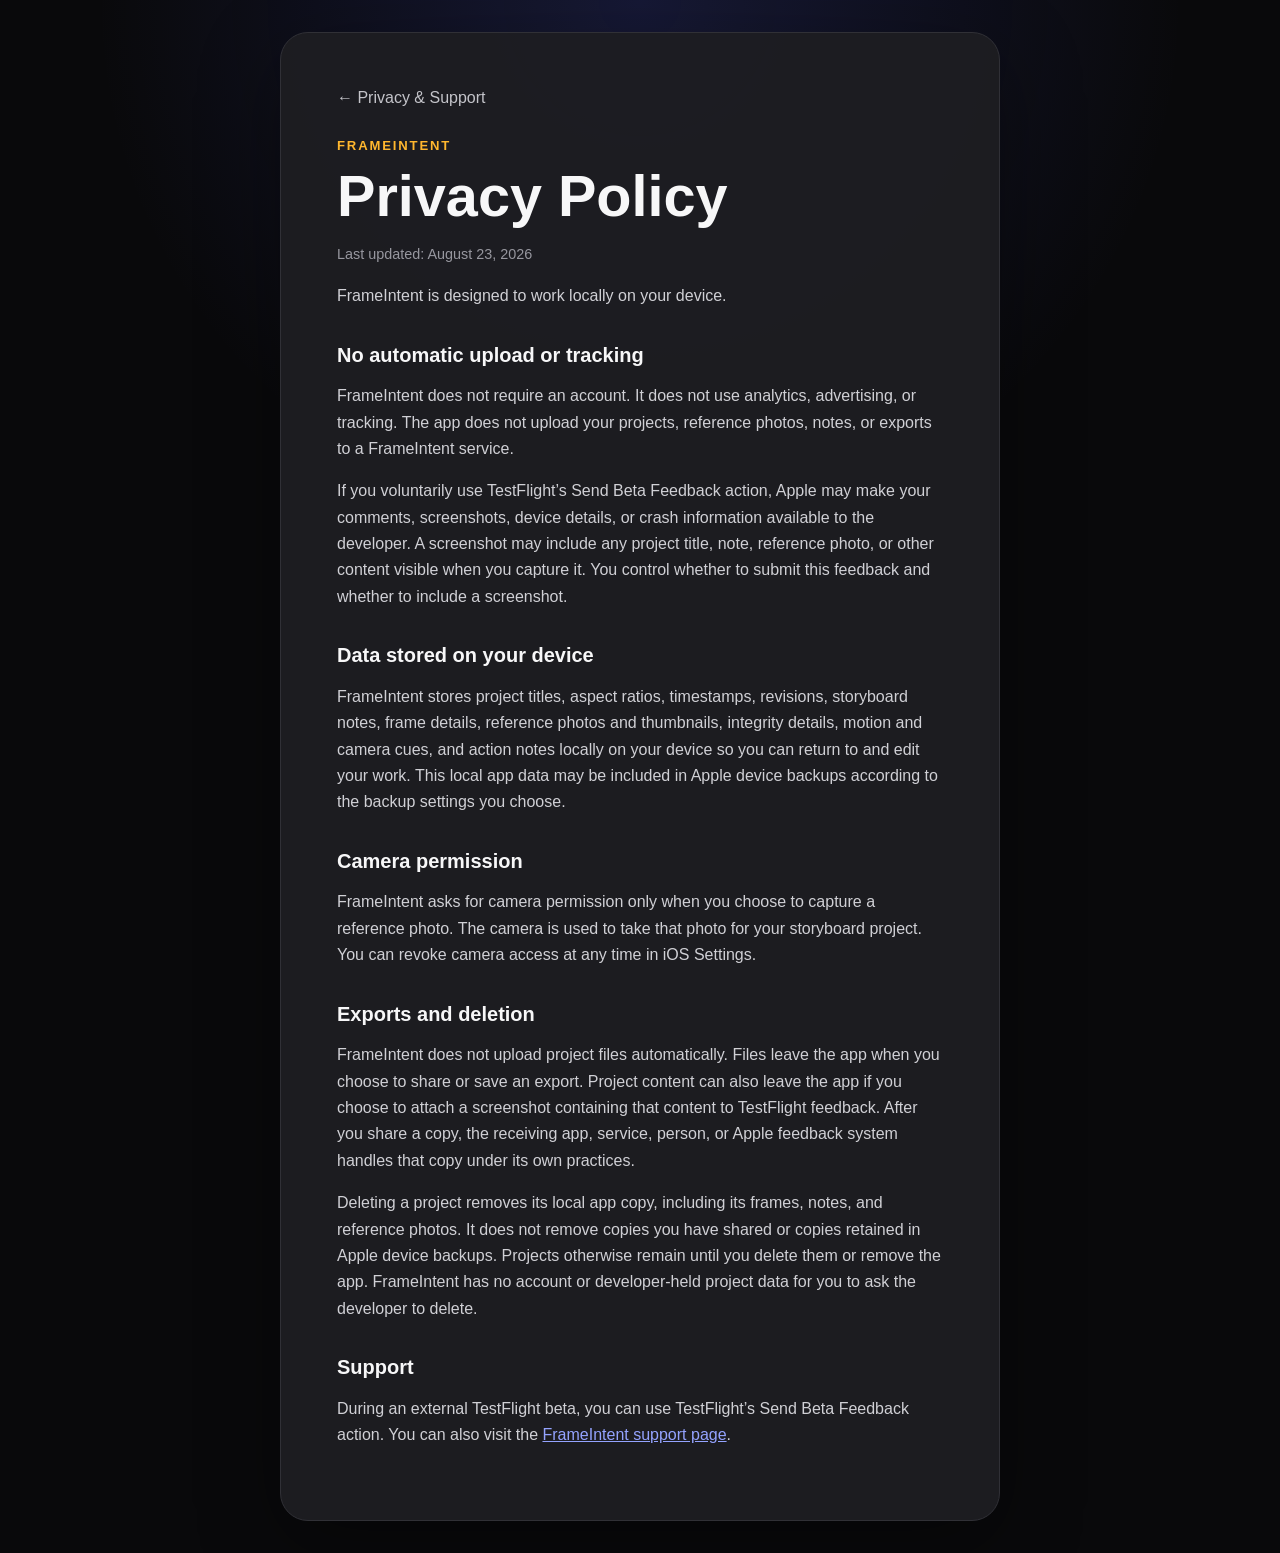
==== privacy.html @ e20399fe "docs: publish FrameIntent privacy and support pages" ====
<!DOCTYPE html>
<html lang="en">
<head>
  <meta charset="utf-8">
  <meta name="viewport" content="width=device-width, initial-scale=1">
  <meta name="description" content="FrameIntent privacy policy.">
  <title>FrameIntent Privacy Policy</title>
  <link rel="stylesheet" href="styles.css">
</head>
<body>
  <main class="card policy">
    <a class="back" href="index.html">← Privacy &amp; Support</a>
    <p class="eyebrow">FrameIntent</p>
    <h1>Privacy Policy</h1>
    <p class="updated">Last updated: August 23, 2026</p>

    <p>FrameIntent is designed to work locally on your device.</p>

    <h2>No automatic upload or tracking</h2>
    <p>
      FrameIntent does not require an account. It does not use analytics,
      advertising, or tracking. The app does not upload your projects,
      reference photos, notes, or exports to a FrameIntent service.
    </p>
    <p>
      If you voluntarily use TestFlight’s Send Beta Feedback action, Apple may
      make your comments, screenshots, device details, or crash information
      available to the developer. A screenshot may include any project title,
      note, reference photo, or other content visible when you capture it. You
      control whether to submit this feedback and whether to include a screenshot.
    </p>

    <h2>Data stored on your device</h2>
    <p>
      FrameIntent stores project titles, aspect ratios, timestamps, revisions,
      storyboard notes, frame details, reference photos and thumbnails,
      integrity details, motion and camera cues, and action notes locally on
      your device so you can return to and edit your work. This local app data
      may be included in Apple device backups according to the backup settings
      you choose.
    </p>

    <h2>Camera permission</h2>
    <p>
      FrameIntent asks for camera permission only when you choose to capture a
      reference photo. The camera is used to take that photo for your storyboard
      project. You can revoke camera access at any time in iOS Settings.
    </p>

    <h2>Exports and deletion</h2>
    <p>
      FrameIntent does not upload project files automatically. Files leave the
      app when you choose to share or save an export. Project content can also
      leave the app if you choose to attach a screenshot containing that content
      to TestFlight feedback. After you share a copy, the receiving app, service,
      person, or Apple feedback system handles that copy under its own practices.
    </p>
    <p>
      Deleting a project removes its local app copy, including its frames, notes,
      and reference photos. It does not remove copies you have shared or copies
      retained in Apple device backups. Projects otherwise remain until you
      delete them or remove the app. FrameIntent has no account or developer-held
      project data for you to ask the developer to delete.
    </p>

    <h2>Support</h2>
    <p>
      During an external TestFlight beta, you can use TestFlight’s Send Beta
      Feedback action. You can also visit the
      <a href="support.html">FrameIntent support page</a>.
    </p>
  </main>
</body>
</html>
---- styles.css ----
:root {
  color-scheme: dark;
  font-family: -apple-system, BlinkMacSystemFont, "Segoe UI", sans-serif;
  background: #09090b;
  color: #f7f7f8;
}

* {
  box-sizing: border-box;
}

body {
  min-height: 100vh;
  margin: 0;
  padding: 32px 18px;
  display: grid;
  place-items: start center;
  background:
    radial-gradient(circle at top, rgba(82, 95, 246, 0.18), transparent 34rem),
    #09090b;
}

.card {
  width: min(720px, 100%);
  margin-top: clamp(24px, 8vh, 96px);
  padding: clamp(28px, 6vw, 56px);
  border: 1px solid #303036;
  border-radius: 28px;
  background: rgba(29, 29, 33, 0.94);
  box-shadow: 0 24px 80px rgba(0, 0, 0, 0.35);
}

.policy {
  margin-top: 0;
}

.eyebrow {
  margin: 0 0 10px;
  color: #ffb72e;
  font-size: 0.82rem;
  font-weight: 750;
  letter-spacing: 0.14em;
  text-transform: uppercase;
}

h1 {
  margin: 0 0 18px;
  font-size: clamp(2rem, 7vw, 3.6rem);
  line-height: 1.02;
}

h2 {
  margin-top: 34px;
  font-size: 1.25rem;
}

p,
li {
  color: #d0d0d5;
  font-size: 1rem;
  line-height: 1.65;
}

.lede {
  max-width: 58ch;
  font-size: 1.12rem;
}

.updated {
  color: #97979f;
  font-size: 0.9rem;
}

nav {
  display: flex;
  flex-wrap: wrap;
  gap: 12px;
  margin-top: 30px;
}

a {
  color: #94a3ff;
}

.button {
  display: inline-block;
  padding: 13px 18px;
  border-radius: 999px;
  background: #ffb72e;
  color: #18130a;
  font-weight: 750;
  text-decoration: none;
}

.button.secondary {
  border: 1px solid #4a4a52;
  background: transparent;
  color: #f7f7f8;
}

.back {
  display: inline-block;
  margin-bottom: 28px;
  color: #c4c4ca;
  text-decoration: none;
}

.button:focus-visible,
a:focus-visible {
  outline: 3px solid #ffffff;
  outline-offset: 3px;
}

@media (max-width: 480px) {
  body {
    padding: 18px 12px;
  }

  .card {
    padding: 26px 20px;
    border-radius: 22px;
  }

  nav,
  .button {
    width: 100%;
    text-align: center;
  }
}
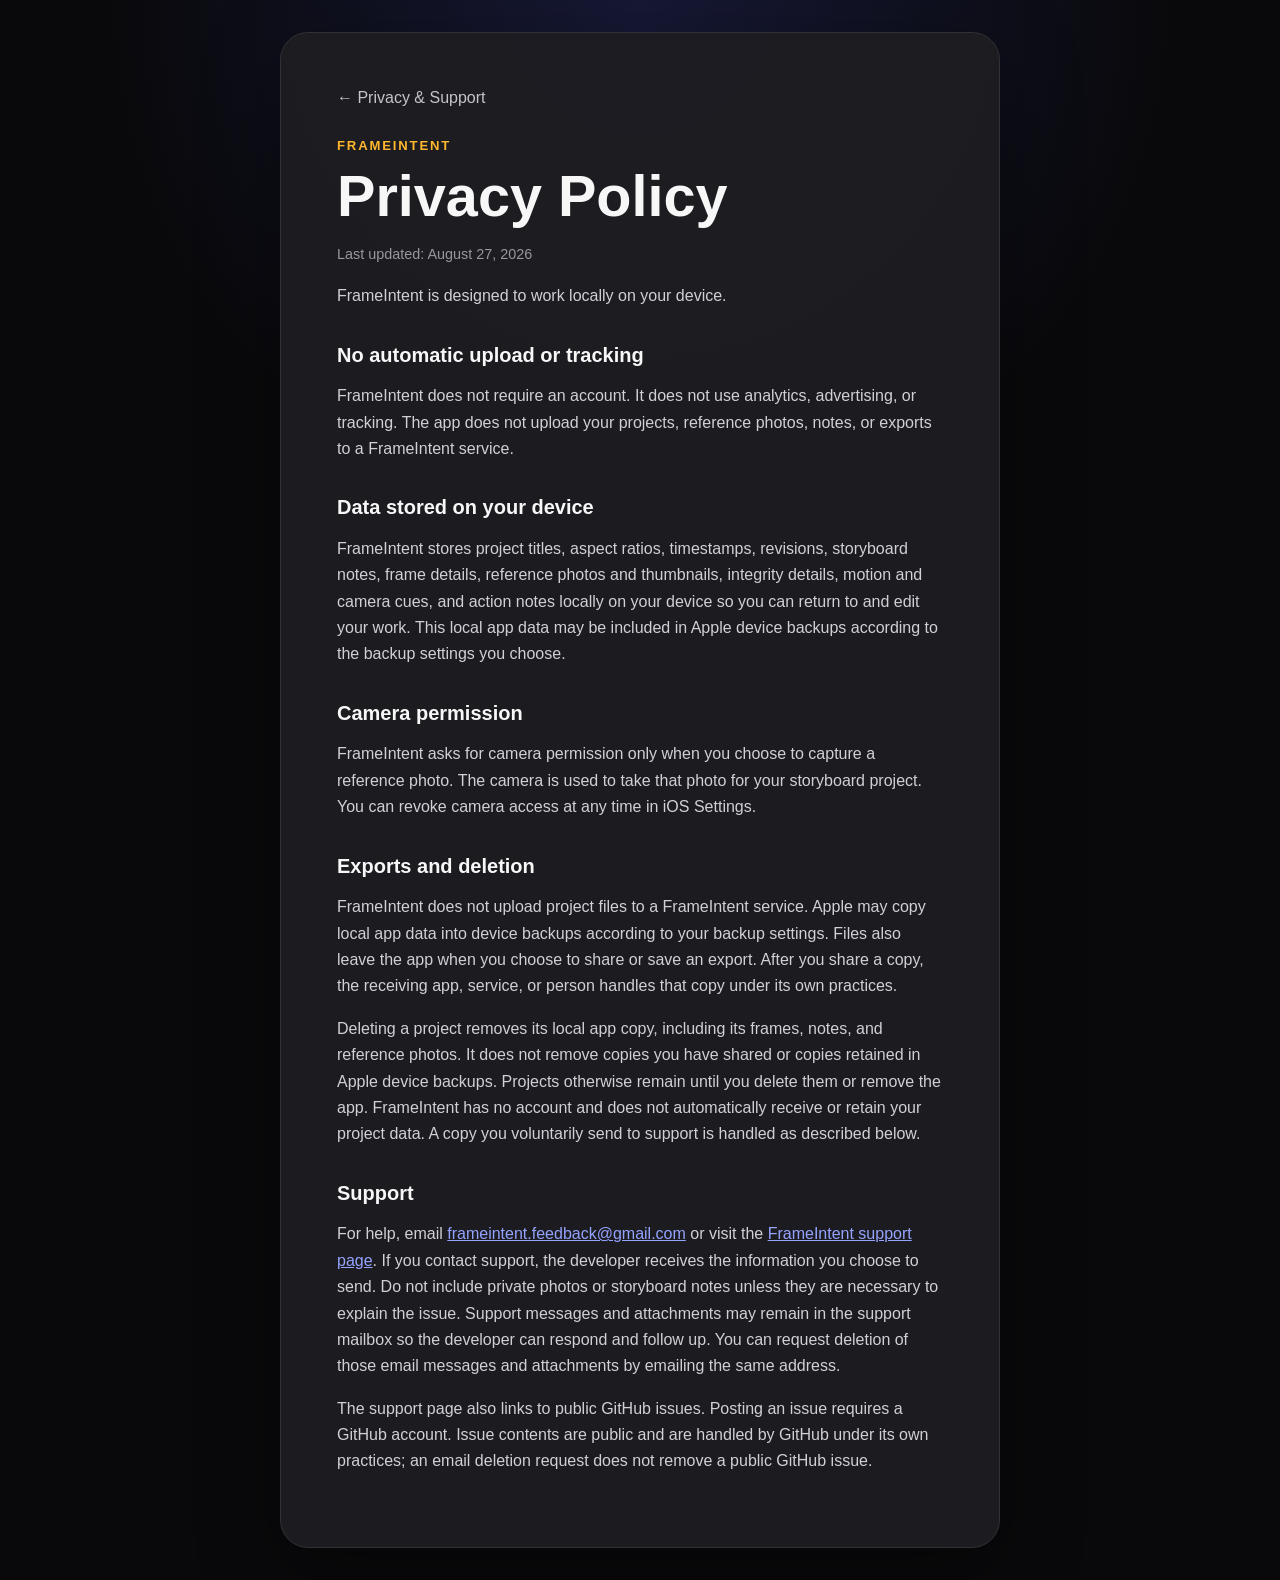
==== commit 1603a508: "Update support contact for App Store release" ====
--- a/privacy.html
+++ b/privacy.html
@@ -12,7 +12,7 @@
     <a class="back" href="index.html">← Privacy &amp; Support</a>
     <p class="eyebrow">FrameIntent</p>
     <h1>Privacy Policy</h1>
-    <p class="updated">Last updated: August 23, 2026</p>
+    <p class="updated">Last updated: August 27, 2026</p>
 
     <p>FrameIntent is designed to work locally on your device.</p>
 
@@ -22,14 +22,6 @@
       advertising, or tracking. The app does not upload your projects,
       reference photos, notes, or exports to a FrameIntent service.
     </p>
-    <p>
-      If you voluntarily use TestFlight’s Send Beta Feedback action, Apple may
-      make your comments, screenshots, device details, or crash information
-      available to the developer. A screenshot may include any project title,
-      note, reference photo, or other content visible when you capture it. You
-      control whether to submit this feedback and whether to include a screenshot.
-    </p>
-
     <h2>Data stored on your device</h2>
     <p>
       FrameIntent stores project titles, aspect ratios, timestamps, revisions,
@@ -49,25 +41,38 @@
 
     <h2>Exports and deletion</h2>
     <p>
-      FrameIntent does not upload project files automatically. Files leave the
-      app when you choose to share or save an export. Project content can also
-      leave the app if you choose to attach a screenshot containing that content
-      to TestFlight feedback. After you share a copy, the receiving app, service,
-      person, or Apple feedback system handles that copy under its own practices.
+      FrameIntent does not upload project files to a FrameIntent service. Apple
+      may copy local app data into device backups according to your backup
+      settings. Files also leave the app when you choose to share or save an
+      export. After you share a copy, the receiving app, service, or person handles
+      that copy under its own practices.
     </p>
     <p>
       Deleting a project removes its local app copy, including its frames, notes,
       and reference photos. It does not remove copies you have shared or copies
       retained in Apple device backups. Projects otherwise remain until you
-      delete them or remove the app. FrameIntent has no account or developer-held
-      project data for you to ask the developer to delete.
+      delete them or remove the app. FrameIntent has no account and does not
+      automatically receive or retain your project data. A copy you voluntarily
+      send to support is handled as described below.
     </p>
 
     <h2>Support</h2>
     <p>
-      During an external TestFlight beta, you can use TestFlight’s Send Beta
-      Feedback action. You can also visit the
-      <a href="support.html">FrameIntent support page</a>.
+      For help, email
+      <a href="mailto:frameintent.feedback@gmail.com?subject=FrameIntent%20Support">frameintent.feedback@gmail.com</a>
+      or visit the <a href="support.html">FrameIntent support page</a>. If you
+      contact support, the developer receives the information you choose to send.
+      Do not include private photos or storyboard notes unless they are necessary
+      to explain the issue. Support messages and attachments may remain in the
+      support mailbox so the developer can respond and follow up. You can request
+      deletion of those email messages and attachments by emailing the same
+      address.
+    </p>
+    <p>
+      The support page also links to public GitHub issues. Posting an issue
+      requires a GitHub account. Issue contents are public and are handled by
+      GitHub under its own practices; an email deletion request does not remove a
+      public GitHub issue.
     </p>
   </main>
 </body>
